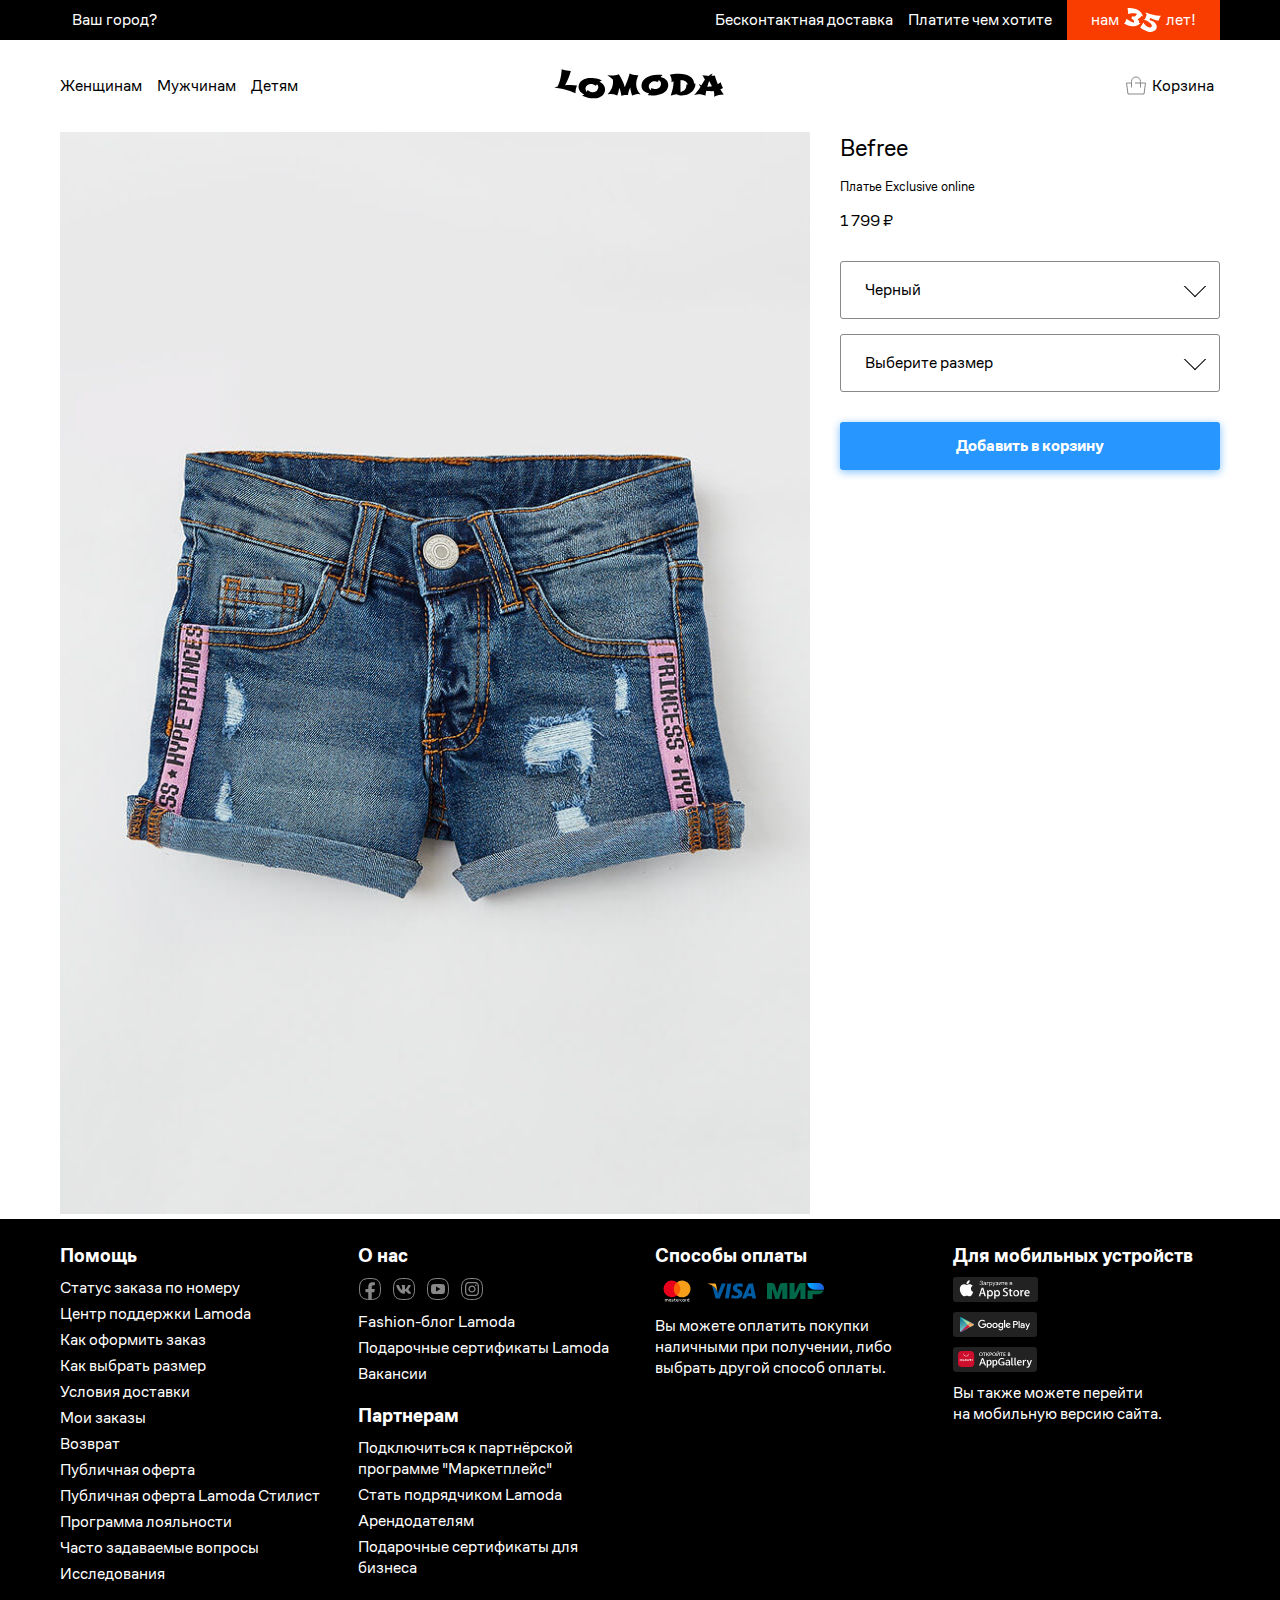
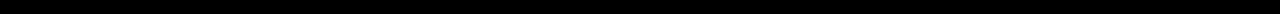
==== card-good.html @ d5ee40ec "Initial commit" ====
<!DOCTYPE html>
<html lang="en">

<head>
    <meta charset="UTF-8">
    <meta http-equiv="X-UA-Compatible" content="IE=edge">
    <meta name="viewport" content="width=device-width, initial-scale=1.0">

    <link rel="apple-touch-icon" sizes="180x180" href="favicon/apple-touch-icon.png">
    <link rel="icon" type="image/png" sizes="32x32" href="favicon/favicon-32x32.png">
    <link rel="icon" type="image/png" sizes="16x16" href="favicon/favicon-16x16.png">
    <link rel="manifest" href="favicon/site.webmanifest">
    <link rel="mask-icon" href="favicon/safari-pinned-tab.svg" color="#5bbad5">
    <meta name="msapplication-TileColor" content="#ffc40d">
    <meta name="theme-color" content="#ffffff">

    <link rel="preload" href="fonts/CoFoSans-Bold.woff2" as="font" type="font/woff2" crossorigin>
    <link rel="preload" href="fonts/CoFoSans-Black.woff2" as="font" type="font/woff2" crossorigin>
    <link rel="preload" href="fonts/CoFoSans-Regular.woff2" as="font" type="font/woff2" crossorigin>
    <link rel="preload" href="fonts/CoFoSans-Medium.woff2" as="font" type="font/woff2" crossorigin>

    <link rel="stylesheet" href="styles/style.min.css">
    <script src="scripts/main.js" defer></script>
    <title>Lomoda</title>
</head>

<body>
    <header class="header">
        <div class="container">
            <div class="header__wrapper">
                <button class="header__city-button">Ваш город?</button>
                <div class="header__right-block">
                    <p class="header__delivery">Бесконтактная доставка</p>
                    <p class="header__pay">Платите чем хотите</p>
                    <div class="header__birthday">
                        <span>нам </span>
                        <img class="header__birthday-img" src="image/35.svg" alt="">
                        <span>лет!</span>
                    </div>
                </div>
            </div>
        </div>
    </header>
    <main>
        <section class="subheader">
            <div class="container">
                <div class="subheader__wrapper">
                    <nav class="subheader__navigation navigation">
                        <ul class="navigation__list">
                            <li class="navigation__item"><a class="navigation__link" href="goods.html#women">Женщинам</a></li>
                            <li class="navigation__item"><a class="navigation__link" href="goods.html#men">Мужчинам</a></li>
                            <li class="navigation__item"><a class="navigation__link" href="goods.html#kids">Детям</a></li>
                        </ul>
                    </nav>
                    <a href="index.html" class="subheader__logo"><img src="image/logo.svg" alt="Компания Lomoda"></a>
                    <button class="subheader__cart">Корзина</button>
                </div>
            </div>
        </section>
        <section class="card-good">
            <div class="container card-good__wrapper">
                <div class="card-good__image-wrapper">
                    <img class="card-good__image" src="goods-image/MP002XG01REQ_14210247_1_v1.jpg" alt="">
                </div>
                <div class="card-good__description">
                    <h2 class="card-good__title-wrapper">
                        <p class="card-good__brand">Befree</p>
                        <p class="card-good__title">Платье Exclusive online</p>
                    </h2>
                    <p class="card-good__price">1 799 ₽</p>

                    <div class="card-good__color-wrapper card-good__select__wrapper">
                        <button class="card-good__color card-good__select">Черный</button>
                        <ul class="card-good__color-list card-good__select-list">
                            <li class="card-good__select-item">Черный</li>
                            <li class="card-good__select-item">Белый</li>
                            <li class="card-good__select-item">Красный</li>
                            <li class="card-good__select-item">Зеленый</li>
                            <li class="card-good__select-item">Синий</li>
                            <li class="card-good__select-item">Желтый</li>
                        </ul>
                    </div>

                    <div class="card-good__sizes-wrapper card-good__select__wrapper">
                        <button class="card-good__sizes card-good__select">Выберите размер</button>
                        <ul class="card-good__sizes-list card-good__select-list">
                            <li class="card-good__select-item">36</li>
                            <li class="card-good__select-item">38</li>
                            <li class="card-good__select-item">40</li>
                            <li class="card-good__select-item">42</li>
                            <li class="card-good__select-item">44</li>
                            <li class="card-good__select-item">46</li>
                            <li class="card-good__select-item">48</li>
                            <li class="card-good__select-item">50</li>
                            <li class="card-good__select-item">52</li>
                        </ul>
                    </div>


                    <button class="card-good__buy">Добавить в корзину</button>
                </div>
            </div>


        </section>

    </main>
    <footer class="footer">
        <div class="container footer__columns">
            <div class="footer__column">
                <h3 class="footer__column-title">Помощь</h3>
                <ul class="footer__column-list">
                    <li class="footer__column-item"><a class="footer__link" href="#">Статус заказа по номеру</a></li>
                    <li class="footer__column-item"><a class="footer__link" href="#">Центр поддержки Lamoda</a></li>
                    <li class="footer__column-item"><a class="footer__link" href="#">Как оформить заказ</a></li>
                    <li class="footer__column-item"><a class="footer__link" href="#">Как выбрать размер</a></li>
                    <li class="footer__column-item"><a class="footer__link" href="#">Условия доставки</a></li>
                    <li class="footer__column-item"><a class="footer__link" href="#">Мои заказы</a></li>
                    <li class="footer__column-item"><a class="footer__link" href="#">Возврат</a></li>
                    <li class="footer__column-item"><a class="footer__link" href="#">Публичная оферта</a></li>
                    <li class="footer__column-item"><a class="footer__link" href="#">Публичная оферта Lamoda Стилист</a></li>
                    <li class="footer__column-item"><a class="footer__link" href="#">Программа лояльности</a></li>
                    <li class="footer__column-item"><a class="footer__link" href="#">Часто задаваемые вопросы</a></li>
                    <li class="footer__column-item"><a class="footer__link" href="#">Исследования</a></li>
                </ul>
            </div>

            <div class="footer__column">
                <h3 class="footer__column-title">О нас</h3>
                <ul class="footer__column-list">
                    <li class="footer__column-item">
                        <ul class="footer__column-icons">
                            <li><a target="_blank" href="#" class="footer__social-item footer__social-item_fb"></a></li>
                            <li><a target="_blank" href="#" class="footer__social-item footer__social-item_vk"></a></li>
                            <li><a target="_blank" href="#" class="footer__social-item footer__social-item_yt"></a></li>
                            <li><a target="_blank" href="#" class="footer__social-item footer__social-item_ig"></a></li>
                        </ul>
                    </li>
                    <li class="footer__column-item"><a class="link footer__link" href="#">Fashion-блог Lamoda</a></li>
                    <li class="footer__column-item"><a class="link footer__link" href="#">Подарочные сертификаты Lamoda</a></li>
                    <li class="footer__column-item"><a class="link footer__link" href="#" target="_blank">Вакансии</a></li>
                </ul>

                <h3 class="footer__column-title">Партнерам</h3>
                <ul class="footer__column-list">
                    <li class="footer__column-item"><a class="link footer__link" href="#">Подключиться к партнёрской программе "Маркетплейс"</a></li>
                    <li class="footer__column-item"><a class="link footer__link" href="#">Стать подрядчиком Lamoda</a></li>
                    <li class="footer__column-item"><a class="link footer__link" href="#">Арендодателям</a></li>
                    <li class="footer__column-item"><a class="link footer__link" href="#">Подарочные сертификаты для бизнеса</a></li>
                </ul>
            </div>
            <div class="footer__column">
                <div class="footer__column-item">
                    <h3 class="footer__column-title">Способы оплаты</h3>
                    <ul class="footer__column-icons">
                        <li class="footer__column-icon footer__icon-mastercard"></li>
                        <li class="footer__column-icon footer__icon-visa"></li>
                        <li class="footer__column-icon footer__icon-mir"></li>
                    </ul>
                </div>
                <p class="footer__column-item footer__text">

                    Вы можете оплатить покупки<br>наличными при получении, либо<br>выбрать
                    <a class="inline-link" href="#">другой способ оплаты</a>.

                </p>
            </div>
            <div class="footer__column">
                <h3 class="footer__column-title">Для мобильных устройств</h3>
                <ul class="footer__column-icons footer__column-icons__app">
                    <li><a target="_blank" class="footer__block-icon footer__icon-appstore" href="#"></a></li>
                    <li><a target="_blank" class="footer__block-icon footer__icon-googleplay" href="#"></a></li>
                    <li><a target="_blank" class="footer__block-icon footer__icon-huaweistore" href="#"></a></li>
                </ul>
                <p class="footer__column-item footer__text">Вы также можете перейти<br>на <a href="#" class="inline-link js-mobile-version">мобильную версию сайта</a>.</p>
            </div>
        </div>
    </footer>

    <div class="cart-overlay"> <!-- cart-overlay-open -->
        <div class="cart">
            <h2 class="cart__title">Корзина</h2>
            <div class="cart__table-wrapper">

                <table class="cart__table">
                    <colgroup class="cart__col">
                        <col class="cart__col-number">
                        <col class="cart__col-name">
                        <col class="cart__col-color">
                        <col class="cart__col-size">
                        <col class="cart__col-price">
                        <col class="cart__col-delete">
                    </colgroup>
                    <thead>
                        <tr>
                            <th class="cart__title-number">#</th>
                            <th>Наименование</th>
                            <th>Цвет</th>
                            <th>Размер</th>
                            <th>Цена</th>
                            <th></th>
                        </tr>
                    </thead>
                    <tbody class="cart__list-goods">
                        <tr>
                            <td>1</td>
                            <td>New Balance Леггинсы NB Essentials Botanical Legging</td>
                            <td>-</td>
                            <td>42/44</td>
                            <td>2999 &#8381;</td>
                            <td><button class="btn-delete">&times;</button></td>
                        </tr>
                        <tr>
                            <td>2</td>
                            <td>Adidas Костюм спортивный W TS CO ENERGIZ</td>
                            <td>-</td>
                            <td>42/44</td>
                            <td>7999 &#8381;</td>
                            <td><button class="btn-delete">&times;</button></td>
                        </tr>
                        <tr>
                            <td>3</td>
                            <td>Befree Топ Exclusive online</td>
                            <td>Фиолетовый</td>
                            <td>42</td>
                            <td>599 &#8381;</td>
                            <td><button class="btn-delete">&times;</button></td>
                        </tr>
                    </tbody>
                    <tfoot>
                        <tr>
                            <th colspan="3">
                                <div class="cart__wrapper-promo">
                                    <label for="promo">Промо-код:</label>
                                    <input class="cart__promo" id="promo" type="text">
                                </div>

                            </th>
                            <th>Итого:</th>
                            <th class="cart__total-cost" colspan="2">11597 &#8381;</th>
                        </tr>
                    </tfoot>
                </table>

            </div>
            <button class="cart__btn-buy">Оформить</button>
            <button class="cart__btn-close"></button>
        </div>
    </div>

</body>

</html>
---- styles/style.min.css ----
@font-face{font-family:'CoFo Sans';src:local("CoFo Sans Bold"),local("CoFoSans-Bold"),url("../fonts/CoFoSans-Bold.woff2") format("woff2"),url("../fonts/CoFoSans-Bold.woff") format("woff");font-weight:bold;font-display:swap}@font-face{font-family:'CoFo Sans';src:local("CoFo Sans Black"),local("CoFoSans-Black"),url("../fonts/CoFoSans-Black.woff2") format("woff2"),url("../fonts/CoFoSans-Black.woff") format("woff");font-weight:900;font-display:swap}@font-face{font-family:'CoFo Sans';src:local("CoFo Sans"),local("CoFoSans-Regular"),url("../fonts/CoFoSans-Regular.woff2") format("woff2"),url("../fonts/CoFoSans-Regular.woff") format("woff");font-weight:normal;font-display:swap}@font-face{font-family:'CoFo Sans';src:local("CoFo Sans Medium"),local("CoFoSans-Medium"),url("../fonts/CoFoSans-Medium.woff2") format("woff2"),url("../fonts/CoFoSans-Medium.woff") format("woff");font-weight:500;font-display:swap}:root{-webkit-box-sizing:border-box;box-sizing:border-box}*,*::before,*::after{-webkit-box-sizing:inherit;box-sizing:inherit}body{min-width:320px;min-height:100vh;margin:0;background-color:#fff;font-family:"CoFo Sans", Arial, sans-serif;font-size:16px;font-weight:400;color:black}button,input,optgroup,select,textarea{font:inherit;margin:0}img{max-width:100%;height:auto}a{text-decoration:none;color:inherit}ul,ol{list-style:none}h1,h2,h3,h4,p,ul,ol,figure,figcaption{padding:0;margin:0}.container{max-width:1200px;margin:0 auto;padding:0 20px}.visually-hidden{position:absolute !important;clip:rect(1px 1px 1px 1px);clip:rect(1px, 1px, 1px, 1px);padding:0 !important;border:0 !important;height:1px !important;width:1px !important;overflow:hidden}.clearfix::after{content:"";display:table;clear:both}button{cursor:pointer}.header{background-color:#000;color:#fff}.header__wrapper{display:-webkit-box;display:-ms-flexbox;display:flex;-webkit-box-pack:justify;-ms-flex-pack:justify;justify-content:space-between;-webkit-box-align:center;-ms-flex-align:center;align-items:center;height:40px;line-height:40px}.header__city-button{background-color:transparent;color:inherit;padding:0 12px;border:none;height:100%;-webkit-transition:background-color 0.3s;transition:background-color 0.3s}.header__city-button:hover{background-color:#0060d2}@media (max-width: 480px){.header__city-button{margin:0 auto}}.header__right-block{display:-webkit-box;display:-ms-flexbox;display:flex;gap:15px;height:100%}@media (max-width: 480px){.header__right-block{display:none}}.header__pay,.header__delivery{-ms-flex-item-align:center;-ms-grid-row-align:center;align-self:center;height:100%;cursor:pointer;-webkit-transition:background-color 0.3s;transition:background-color 0.3s}.header__pay:hover,.header__delivery:hover{background-color:#0060d2}@media (max-width: 768px){.header__pay,.header__delivery{display:none}}.header__birthday{display:-webkit-box;display:-ms-flexbox;display:flex;padding:8px 24px;-webkit-box-align:center;-ms-flex-align:center;align-items:center;background-color:#f93c00;max-height:100%}.header__birthday-img{max-height:100%}.header__birthday *:not(:last-child){margin-right:5px}.subheader{min-height:90px}@media (max-width: 768px){.subheader{padding-top:30px}}.subheader__wrapper{position:relative;display:-ms-grid;display:grid;-ms-grid-columns:(1fr)[3];grid-template-columns:repeat(3, 1fr);-webkit-box-align:center;-ms-flex-align:center;align-items:center;-webkit-box-pack:justify;-ms-flex-pack:justify;justify-content:space-between;min-height:90px}@media (max-width: 768px){.subheader__wrapper{-ms-grid-columns:(1fr)[2];grid-template-columns:repeat(2, 1fr)}}.subheader__logo{display:block;max-width:180px;-ms-grid-column-align:center;justify-self:center}@media (max-width: 768px){.subheader__navigation{-webkit-box-ordinal-group:0;-ms-flex-order:-1;order:-1;-ms-grid-column:1;-ms-grid-column-span:2;grid-column:1 / 3}}.subheader__cart{display:block;-ms-grid-column-align:end;justify-self:end;background-color:transparent;background-image:url("../image/cart.svg");background-repeat:no-repeat;background-position:left;padding-left:28px;border:none}.navigation__list{display:-webkit-box;display:-ms-flexbox;display:flex;gap:15px}@media (max-width: 768px){.navigation__list{-webkit-box-pack:center;-ms-flex-pack:center;justify-content:center}}.promo__grid-image{width:100%;height:100%;-o-object-position:center;object-position:center;-o-object-fit:cover;object-fit:cover}.promo__grid{display:-ms-grid;display:grid;gap:16px;margin-bottom:16px}.promo__grid-item__big{-ms-grid-column:1;-ms-grid-column-span:2;grid-column:1/3;-ms-grid-row:1;-ms-grid-row-span:2;grid-row:1/3}.promo__grid-item__small{-ms-grid-column:3;-ms-grid-column-span:1;grid-column:3/4}.promo__grid-reverse-item__big{-ms-grid-column:2;-ms-grid-column-span:2;grid-column:2/4;-ms-grid-row:1;-ms-grid-row-span:2;grid-row:1/3}.promo__grid-reverse-item__small{-ms-grid-column:1;-ms-grid-column-span:1;grid-column:1/2}@media (max-width: 768px){.promo__grid-item__small{-ms-grid-column:1;-ms-grid-column-span:1;grid-column:1/2}.promo__grid-item__small:nth-child(odd){-ms-grid-column:2;-ms-grid-column-span:1;grid-column:2/3}.promo__grid-reverse-item__big{-ms-grid-column:1;-ms-grid-column-span:2;grid-column:1/3}.promo__grid-reverse-item__small{-ms-grid-column:1;-ms-grid-column-span:1;grid-column:1/2}.promo__grid-reverse-item__small:nth-child(odd){-ms-grid-column:2;-ms-grid-column-span:1;grid-column:2/3}}@media (max-width: 550px){.promo__grid-item__big{-ms-grid-column:1;-ms-grid-column-span:2;grid-column:1/3}.promo__grid-item__small{-ms-grid-column:1;-ms-grid-column-span:2;grid-column:1/3}.promo__grid-item__small:nth-child(odd){-ms-grid-column:1;-ms-grid-column-span:2;grid-column:1/3}.promo__grid-reverse-item__big{-ms-grid-column:1;-ms-grid-column-span:2;grid-column:1/3}.promo__grid-reverse-item__small{-ms-grid-column:1;-ms-grid-column-span:2;grid-column:1/3}.promo__grid-reverse-item__small:nth-child(odd){-ms-grid-column:1;-ms-grid-column-span:2;grid-column:1/3}}.goods{padding-bottom:30px}.goods__title{margin-bottom:30px}@media (max-width: 480px){.goods__title{text-align:center}}.goods__list{display:-ms-grid;display:grid;gap:30px;-ms-grid-columns:(1fr)[4];grid-template-columns:repeat(4, 1fr)}@media (max-width: 1024px){.goods__list{-ms-grid-columns:(1fr)[3];grid-template-columns:repeat(3, 1fr)}}@media (max-width: 768px){.goods__list{-ms-grid-columns:(1fr)[2];grid-template-columns:repeat(2, 1fr)}}@media (max-width: 480px){.goods__list{-ms-grid-columns:1fr;grid-template-columns:1fr}}.goods__item{-ms-grid-column-align:center;justify-self:center}.good{-webkit-box-shadow:0px 0px 3px #ccc;box-shadow:0px 0px 3px #ccc;height:100%;display:-webkit-box;display:-ms-flexbox;display:flex;-webkit-box-orient:vertical;-webkit-box-direction:normal;-ms-flex-direction:column;flex-direction:column}.good:hover{-webkit-box-shadow:0px 0px 5px #aaa;box-shadow:0px 0px 5px #aaa}@media (max-width: 480px){.good{max-width:320px}}.good__price{font-weight:700;margin-bottom:10px;text-align:left}.good__title{font-weight:400;margin-bottom:10px;text-align:left}.good__title__grey{color:#888}.good__sizes{margin-bottom:10px;color:#888;text-align:left}.good__link{-ms-flex-item-align:end;-ms-grid-row-align:end;align-self:end;background-image:url("../image/more.svg");background-size:contain;background-repeat:no-repeat;background-position:left;margin:0 auto;padding-left:20px}.good__description{display:-ms-grid;display:grid;-ms-grid-columns:1fr;grid-template-columns:1fr;-ms-grid-rows:(auto)[4];grid-template-rows:repeat(4, auto);-webkit-box-pack:end;-ms-flex-pack:end;justify-content:end;height:100%;padding:15px;text-align:center;font-size:13px}.card-good__wrapper{display:-webkit-box;display:-ms-flexbox;display:flex;gap:30px}@media (max-width: 968px){.card-good__wrapper{-webkit-box-pack:center;-ms-flex-pack:center;justify-content:center;-ms-flex-wrap:wrap;flex-wrap:wrap}}.card-good__image-wrapper{max-width:750px}.card-good__description{-webkit-box-flex:1;-ms-flex-positive:1;flex-grow:1;max-width:750px;-ms-flex-preferred-size:280px;flex-basis:280px}@media (max-width: 968px){.card-good__description{display:-ms-grid;display:grid;gap:20px}}.card-good__brand{font-size:24px;font-weight:400;line-height:32px;margin-bottom:15px}.card-good__title-wrapper{margin-bottom:15px}.card-good__title{font-size:13px;font-weight:400;line-height:16px}.card-good__select__wrapper{position:relative}.card-good__select{position:relative;padding:8px 24px;text-align:left;background-color:transparent;width:100%;height:58px;border:1px solid #888;border-radius:3px}.card-good__select:after{content:'';position:absolute;right:16px;top:50%;height:16px;width:16px;margin-top:-4px;-webkit-transform:translateY(-50%) rotate(-45deg);transform:translateY(-50%) rotate(-45deg);border-style:solid;border-color:transparent transparent #000 #000;border-width:1px;z-index:1;-webkit-transition:border-color 0.2s ease-in-out, margin-top 0.2s ease-in-out;transition:border-color 0.2s ease-in-out, margin-top 0.2s ease-in-out}.card-good__select__open{border-bottom-color:#ccc;border-bottom-left-radius:0;border-bottom-right-radius:0}.card-good__select__open:after{margin-top:6px;border-color:#000 #000 transparent transparent}.card-good__select__open+.card-good__select-list{display:block}.card-good__select-list{display:none;position:absolute;max-height:150px;overflow:auto;width:100%;z-index:10;background-color:#fff;border:1px solid #000;border-top-color:#ccc;padding:0}.card-good__select-item{padding:8px}.card-good__select-item:hover{background-color:#ccc}@media (max-width: 968px){.card-good__title-wrapper{-ms-grid-column:1;-ms-grid-column-span:1;grid-column:1/2;-ms-grid-row:1;-ms-grid-row-span:1;grid-row:1/2}}@media (max-width: 520px){.card-good__title-wrapper{grid-column:auto;grid-row:auto}}.card-good__price{margin-bottom:30px}@media (max-width: 968px){.card-good__price{-ms-grid-column:2;-ms-grid-column-span:1;grid-column:2/3;-ms-grid-row:1;-ms-grid-row-span:1;grid-row:1/2}}@media (max-width: 520px){.card-good__price{grid-column:auto;grid-row:auto}}.card-good__color-wrapper{margin-bottom:15px}@media (max-width: 968px){.card-good__color-wrapper{margin-bottom:0;-ms-grid-column:3;-ms-grid-column-span:1;grid-column:3/4;-ms-grid-row:1;-ms-grid-row-span:1;grid-row:1/2}}@media (max-width: 520px){.card-good__color-wrapper{grid-column:auto;grid-row:auto}}.card-good__sizes-wrapper{margin-bottom:30px}@media (max-width: 968px){.card-good__sizes-wrapper{margin-bottom:0;-ms-grid-column:3;-ms-grid-column-span:1;grid-column:3/4;-ms-grid-row:2;-ms-grid-row-span:1;grid-row:2/3}}@media (max-width: 520px){.card-good__sizes-wrapper{grid-column:auto;grid-row:auto}}.card-good__buy{width:100%;height:48px;border:none;padding:10px 15px;border-radius:3px;color:#fff;background-color:#2796FF;-webkit-box-shadow:0 2px 8px 0 rgba(39,150,255,0.6);box-shadow:0 2px 8px 0 rgba(39,150,255,0.6);font-weight:700;font-size:16px;margin-bottom:32px}@media (max-width: 968px){.card-good__buy{-ms-grid-column:1;-ms-grid-column-span:2;grid-column:1/3;-ms-grid-row:3;-ms-grid-row-span:1;grid-row:3/4}}@media (max-width: 520px){.card-good__buy{grid-column:auto;grid-row:auto}}.cart-overlay{display:none;-webkit-box-pack:center;-ms-flex-pack:center;justify-content:center;-webkit-box-align:center;-ms-flex-align:center;align-items:center;position:fixed;top:0;left:0;bottom:0;right:0;width:100%;height:100vh;z-index:1000;overflow-y:auto;background:rgba(0,0,0,0.5);-webkit-backdrop-filter:blur(3px);backdrop-filter:blur(3px);-webkit-animation:fadeIn 300ms ease-in-out;animation:fadeIn 300ms ease-in-out}.cart-overlay-open{display:-webkit-box;display:-ms-flexbox;display:flex}.cart{position:relative;max-width:100%;min-height:200px;border-radius:8px;border:none;padding:30px;background-color:#000;color:#fff;font-weight:300}.cart__table-wrapper{overflow-y:auto;max-width:100%}.cart__table{border-collapse:collapse;table-layout:fixed;margin-bottom:30px}.cart__col-name{min-width:230px}.cart__col-price{min-width:100px}.cart__title{text-align:left;font-size:32px;margin-bottom:15px}.cart th,.cart td{border:1px solid #fff;padding:5px 10px}.cart__title-number{text-align:left}.cart__cell-wrapper{display:-webkit-box;display:-ms-flexbox;display:flex;width:100%}.cart__promo{-webkit-box-flex:1;-ms-flex-positive:1;flex-grow:1}.cart__btn-buy{width:100%;height:48px;border:none;padding:10px 15px;border-radius:3px;color:#fff;background-color:#2796FF;-webkit-box-shadow:0 2px 8px 0 rgba(39,150,255,0.6);box-shadow:0 2px 8px 0 rgba(39,150,255,0.6);font-weight:700;font-size:16px;margin-bottom:32px}.cart__btn-close{position:absolute;top:0;right:0;width:3em;height:3em;color:inherit;background:transparent;border:none;cursor:pointer;outline:none}.cart__btn-close::before,.cart__btn-close::after{content:"";display:block;position:absolute;top:50%;right:5px;left:5px;border-bottom:1px solid white;-webkit-transform:rotate(45deg);transform:rotate(45deg)}.cart__btn-close::after{-webkit-transform:rotate(-45deg);transform:rotate(-45deg)}.cart__btn-close:focus::before,.cart__btn-close:hover::before,.cart__btn-close:focus::after,.cart__btn-close:hover::after{border-color:#f93c00}.btn-delete{background-color:transparent;border:none;color:#fff;font-weight:700}.btn-delete:hover{color:#f93c00;text-shadow:0 0 3px #f93c00}@-webkit-keyframes fadeIn{from{opacity:0}to{opacity:1}}@keyframes fadeIn{from{opacity:0}to{opacity:1}}.footer{padding:25px 0;background-color:#000;color:#fff}.footer__columns{display:-ms-grid;display:grid;-webkit-box-pack:justify;-ms-flex-pack:justify;justify-content:space-between;gap:30px;-ms-grid-columns:(1fr)[4];grid-template-columns:repeat(4, 1fr)}@media (max-width: 1096px){.footer__columns{-ms-grid-columns:(1fr)[2];grid-template-columns:repeat(2, 1fr)}}@media (max-width: 520px){.footer__columns{-ms-grid-columns:1fr;grid-template-columns:1fr}}.footer__column-title{margin-bottom:10px}.footer__column-list:not(:last-child){margin-bottom:20px}.footer__column-item{margin-bottom:5px}.footer__column-icons{display:-webkit-box;display:-ms-flexbox;display:flex;-webkit-box-align:center;-ms-flex-align:center;align-items:center;gap:10px;margin-bottom:10px}.footer__column-icons__app{-webkit-box-orient:vertical;-webkit-box-direction:normal;-ms-flex-direction:column;flex-direction:column;-webkit-box-align:start;-ms-flex-align:start;align-items:flex-start}.footer__social-item{display:block;width:24px;height:24px;background-position:center;background-size:contain;background-repeat:no-repeat}.footer__social-item_fb{background-image:url(../image/facebook.svg)}.footer__social-item_fb:hover{background-image:url(../image/facebook_hover.svg)}.footer__social-item_vk{background-image:url(../image/vk.svg)}.footer__social-item_vk:hover{background-image:url(../image/vk_hover.svg)}.footer__social-item_yt{background-image:url(../image/youtube.svg)}.footer__social-item_yt:hover{background-image:url(../image/youtube_hover.svg)}.footer__social-item_ig{background-image:url(../image/instagram.svg)}.footer__social-item_ig:hover{background-image:url(../image/instagram_hover.svg)}.footer__column-icon{display:block;background-position:center;background-size:contain;background-repeat:no-repeat}.footer__icon-mastercard{width:43px;height:28px;background-image:url(../image/footer__icon-mastercard.svg)}.footer__icon-visa{width:49px;height:16px;background-image:url(../image/footer__icon-visa.svg)}.footer__icon-mir{width:57px;height:16px;background-image:url(../image/footer__icon-mir.svg)}.footer__block-icon{display:block;width:85px;height:25px;background-position:center;background-size:contain;background-repeat:no-repeat}.footer__icon-appstore{background-image:url(../image/footer__icon-appstore.svg)}.footer__icon-googleplay{background-image:url(../image/footer__icon-googleplay.svg)}.footer__icon-huaweistore{background-image:url(../image/footer__icon-huaweistore.svg)}
/*# sourceMappingURL=style.min.css.map */
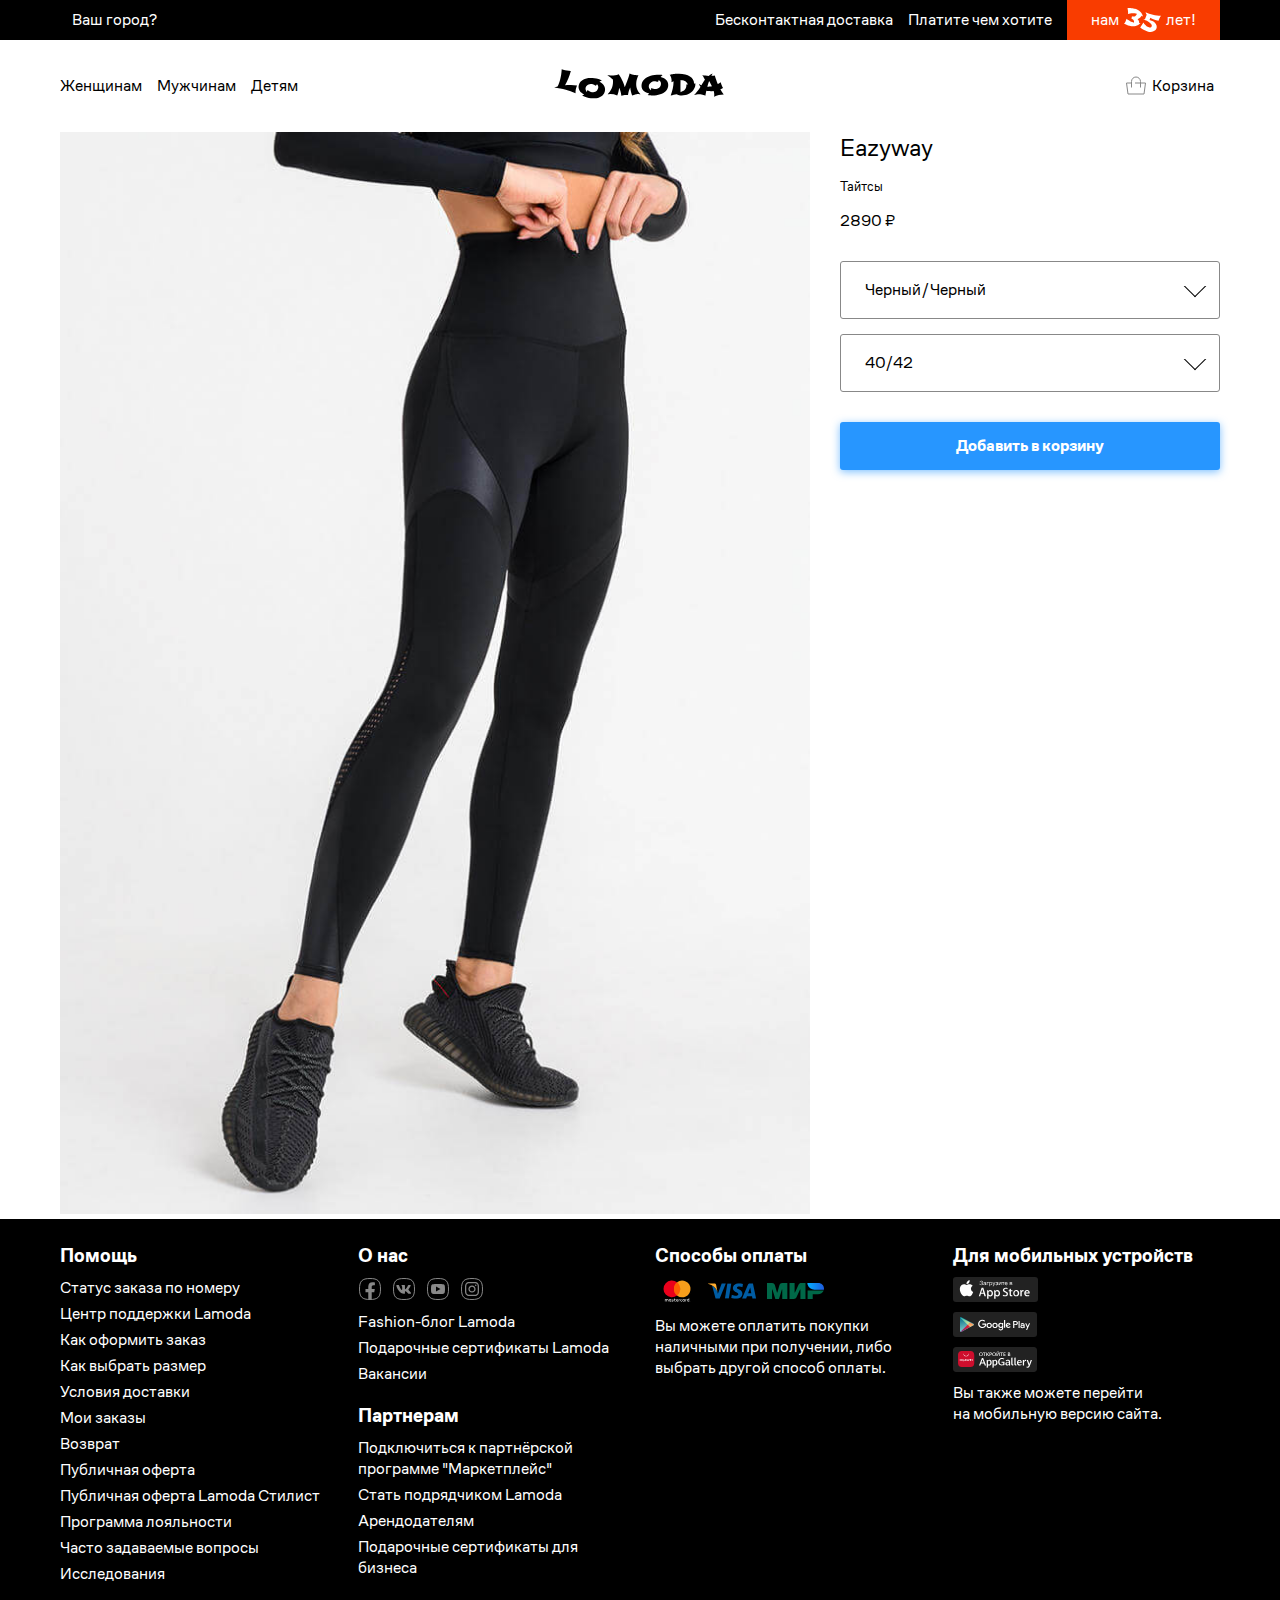
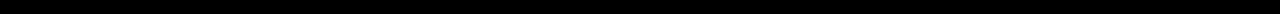
==== commit 4551eb82: "add modular structure" ====
--- a/card-good.html
+++ b/card-good.html
@@ -20,7 +20,7 @@
     <link rel="preload" href="fonts/CoFoSans-Medium.woff2" as="font" type="font/woff2" crossorigin>
 
     <link rel="stylesheet" href="styles/style.min.css">
-    <script src="scripts/main.js" defer></script>
+    <script src="scripts/index.js" type="module"></script>
     <title>Lomoda</title>
 </head>
 
